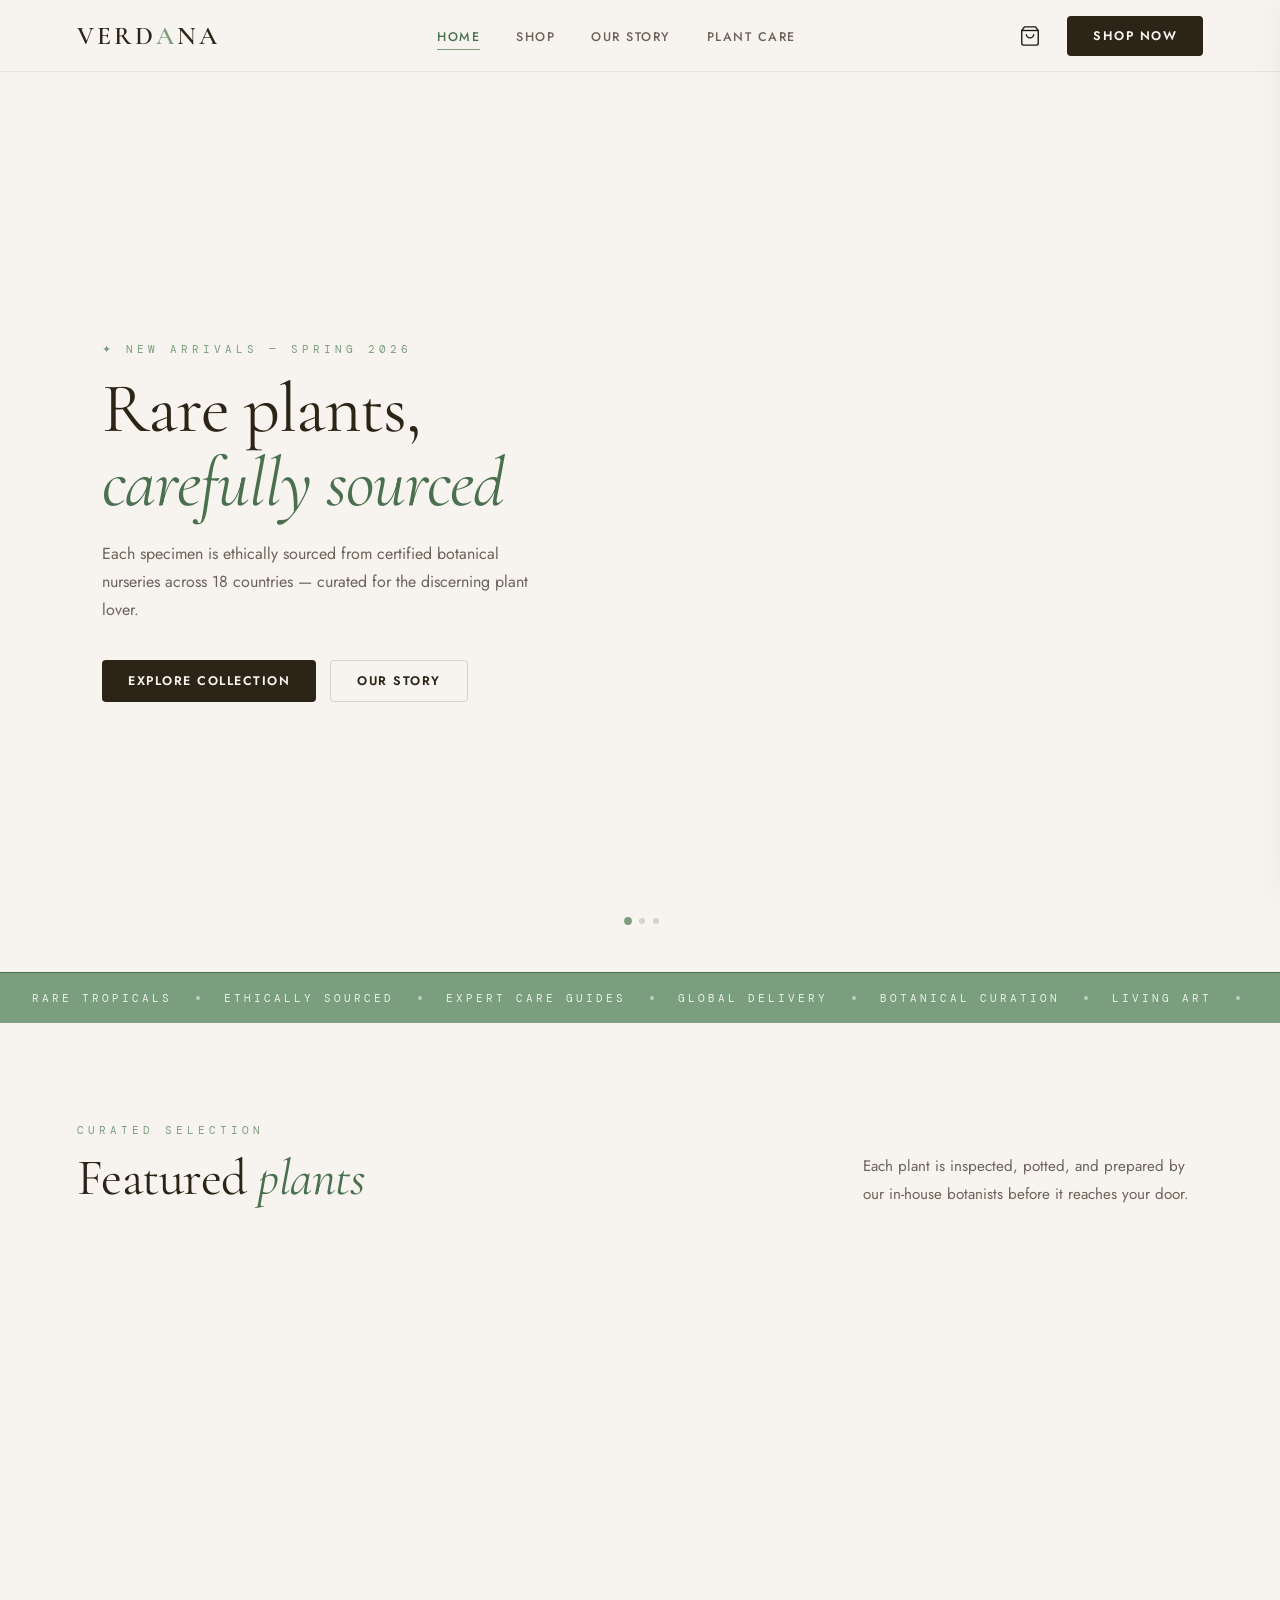
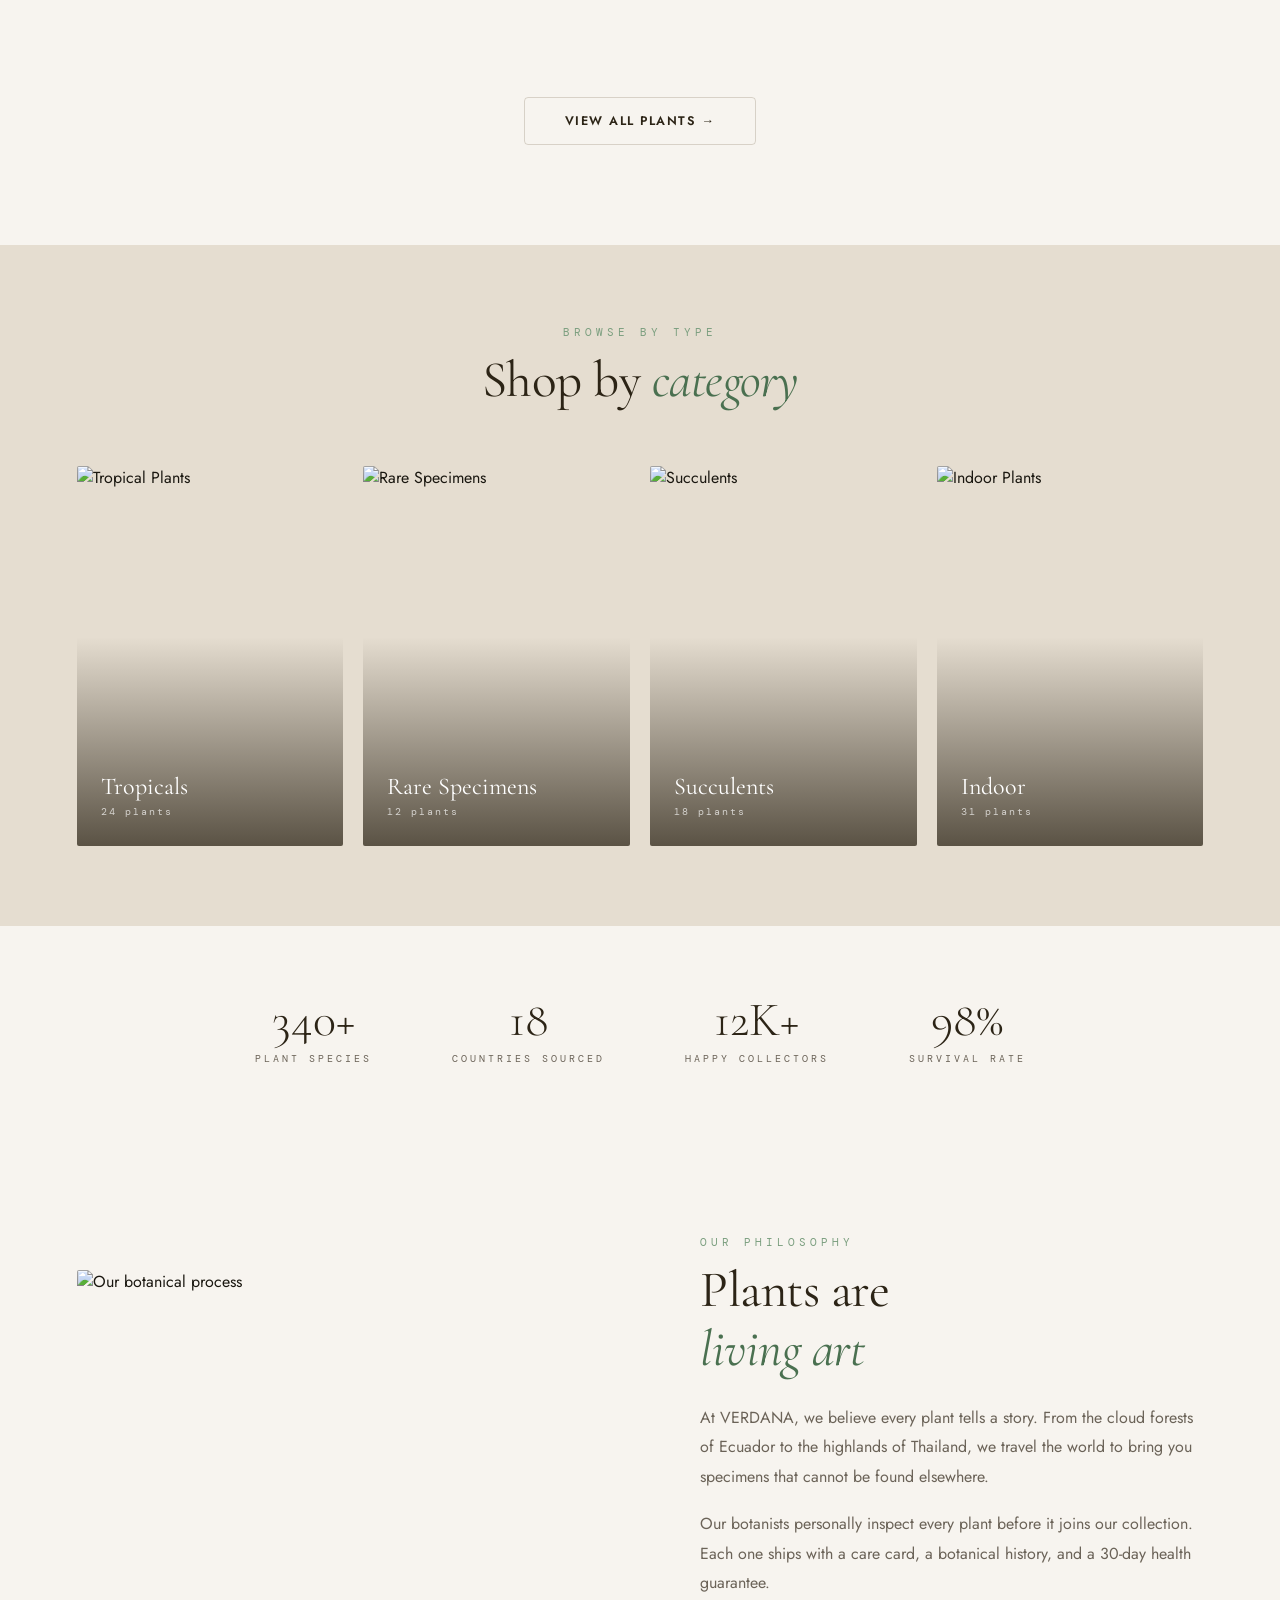
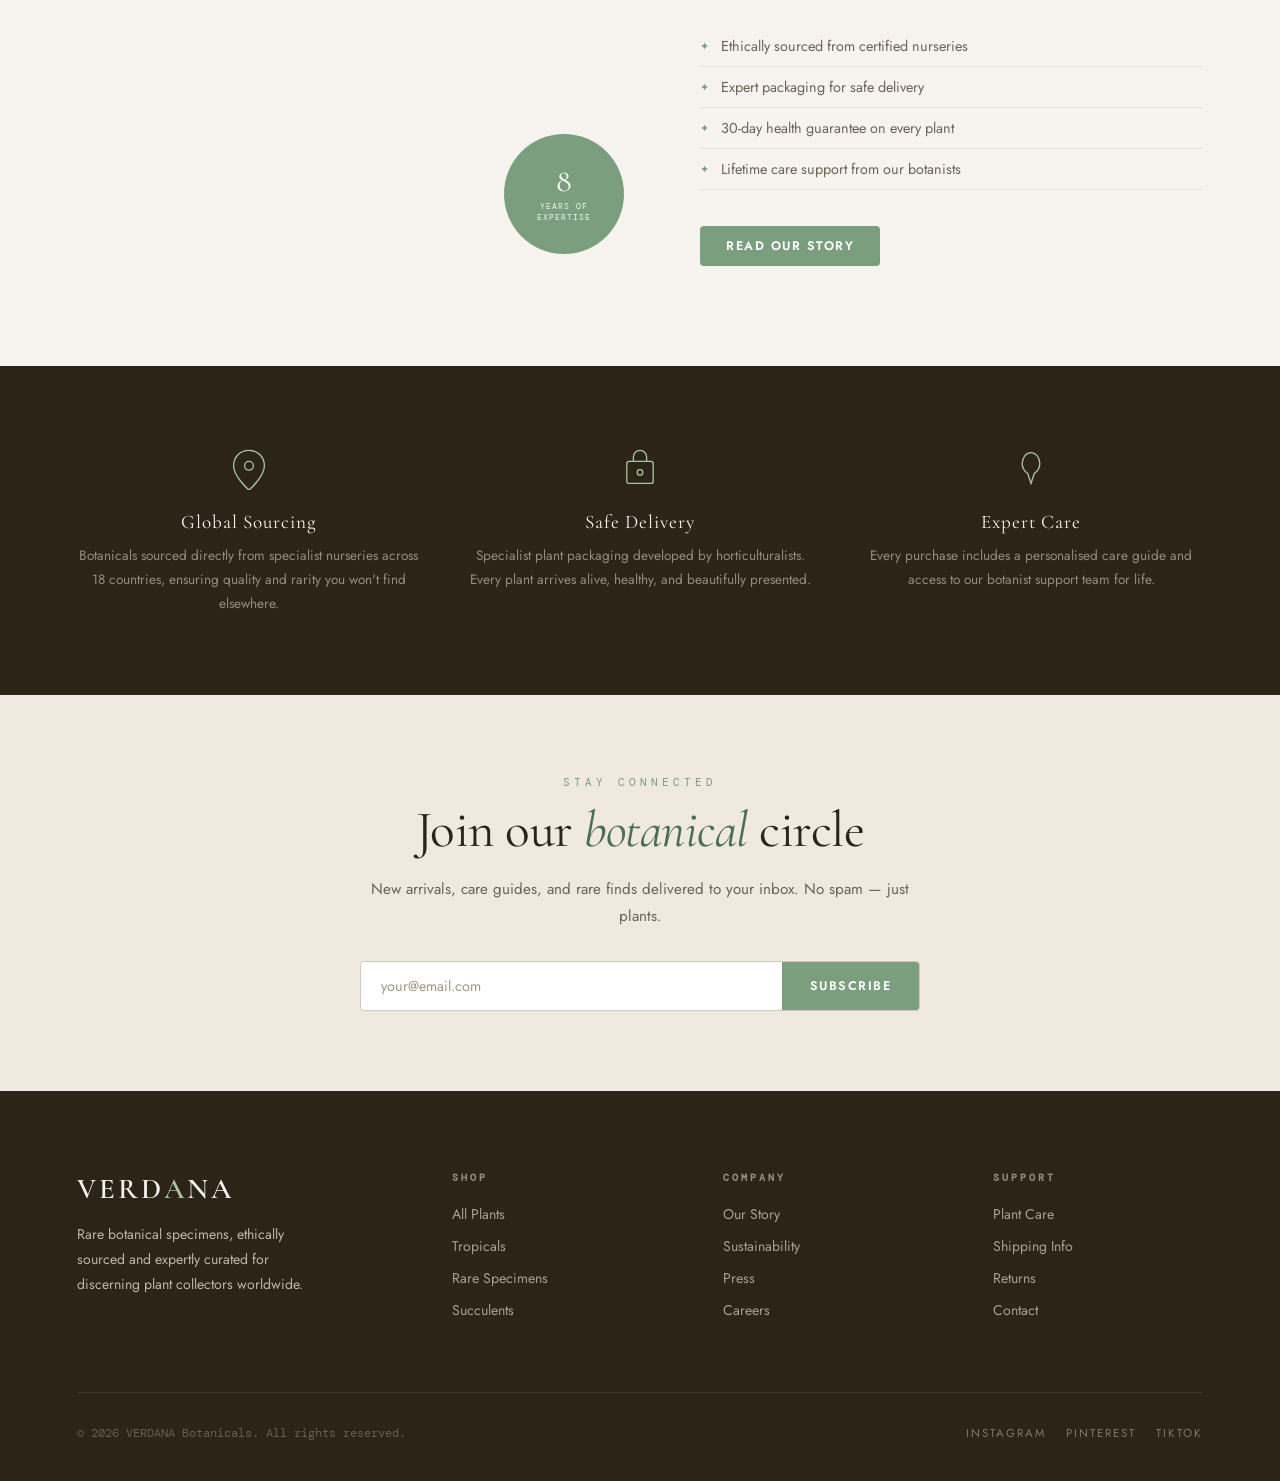
==== index.html @ 0f732c30 "VERDANA ecommerce site" ====
<!DOCTYPE html>
<html lang="en">
<head>
  <meta charset="UTF-8" />
  <meta name="viewport" content="width=device-width, initial-scale=1.0" />
  <title>VERDANA — Rare Botanical Marketplace</title>

  <!-- Fonts -->
  <link rel="preconnect" href="https://fonts.googleapis.com" />
  <link rel="preconnect" href="https://fonts.gstatic.com" crossorigin />
  <link href="https://fonts.googleapis.com/css2?family=Cormorant+Garamond:ital,wght@0,300;0,400;0,500;0,600;1,300;1,400&family=Jost:wght@300;400;500;600&family=DM+Mono&display=swap" rel="stylesheet" />

  <!-- Stylesheets -->
  <link rel="stylesheet" href="css/style.css" />
  <link rel="stylesheet" href="css/animations.css" />
  <link rel="stylesheet" href="css/responsive.css" />

  <style>
    /* ============================================
       INDEX PAGE — page-specific styles
       ============================================ */

    /* CAROUSEL */
    .carousel-section {
      position: relative;
      height: 100vh;
      min-height: 600px;
      overflow: hidden;
      margin-top: 72px;
    }

    .carousel-track {
      position: relative;
      width: 100%;
      height: 100%;
    }

    .carousel-slide {
      position: absolute;
      inset: 0;
      display: none;
      align-items: center;
    }

    .carousel-slide.active {
      display: flex;
    }

    .carousel-img {
      position: absolute;
      inset: 0;
      background-size: cover;
      background-position: center;
      transform: scale(1);
      transition: transform 8s linear;
    }

    .carousel-img.zoom {
      transform: scale(1.06);
    }

    .carousel-overlay {
      position: absolute;
      inset: 0;
      background: linear-gradient(
        105deg,
        rgba(247, 244, 239, 0.9) 0%,
        rgba(247, 244, 239, 0.45) 50%,
        transparent 100%
      );
    }

    .carousel-content {
      position: relative;
      z-index: 2;
      padding: 0 8%;
      max-width: 680px;
    }

    .carousel-eyebrow {
      font-family: var(--font-mono);
      font-size: 0.68rem;
      letter-spacing: 4px;
      text-transform: uppercase;
      color: var(--sage);
      margin-bottom: 16px;
      animation: fade-up 0.6s 0.2s both;
    }

    .carousel-content h1 {
      font-family: var(--font-serif);
      font-size: clamp(3rem, 5.5vw, 6rem);
      font-weight: 400;
      line-height: 1.05;
      letter-spacing: -1px;
      color: var(--bark);
      margin-bottom: 20px;
      animation: fade-up 0.7s 0.3s both;
    }

    .carousel-content h1 em {
      font-style: italic;
      color: var(--sage-dark);
    }

    .carousel-desc {
      font-size: 1rem;
      line-height: 1.75;
      color: var(--text2);
      max-width: 440px;
      margin-bottom: 36px;
      animation: fade-up 0.7s 0.4s both;
    }

    .carousel-actions {
      display: flex;
      gap: 14px;
      flex-wrap: wrap;
      animation: fade-up 0.7s 0.5s both;
    }

    /* Carousel controls */
    .carousel-controls {
      position: absolute;
      bottom: 48px;
      left: 8%;
      z-index: 10;
      display: flex;
      align-items: center;
      gap: 14px;
    }

    .carousel-btn {
      width: 44px;
      height: 44px;
      border-radius: 50%;
      border: 1px solid var(--border2);
      background: rgba(247, 244, 239, 0.85);
      cursor: pointer;
      display: flex;
      align-items: center;
      justify-content: center;
      transition: all 0.3s;
      backdrop-filter: blur(8px);
    }

    .carousel-btn:hover {
      background: var(--sage);
      border-color: var(--sage);
      color: white;
    }

    .carousel-btn svg {
      width: 18px;
      height: 18px;
    }

    .carousel-dots {
      display: flex;
      gap: 8px;
      margin-left: 4px;
    }

    .carousel-dot {
      width: 6px;
      height: 6px;
      border-radius: 50%;
      background: var(--border2);
      cursor: pointer;
      transition: all 0.3s;
      border: none;
    }

    .carousel-dot.active {
      background: var(--sage);
      transform: scale(1.3);
    }

    .carousel-counter {
      font-family: var(--font-mono);
      font-size: 0.72rem;
      color: var(--text2);
      letter-spacing: 2px;
      margin-left: 4px;
    }

    /* MARQUEE */
    .marquee-section {
      overflow: hidden;
      padding: 18px 0;
      background: var(--sage);
      border-top: 1px solid var(--sage-dark);
    }

    .marquee-track {
      display: flex;
      width: max-content;
    }

    .marquee-item {
      display: flex;
      align-items: center;
      gap: 24px;
      font-family: var(--font-mono);
      font-size: 0.7rem;
      letter-spacing: 3px;
      text-transform: uppercase;
      color: rgba(255, 255, 255, 0.85);
      padding: 0 32px;
      white-space: nowrap;
    }

    .marquee-dot {
      width: 4px;
      height: 4px;
      background: rgba(255, 255, 255, 0.5);
      border-radius: 50%;
      flex-shrink: 0;
    }

    /* FEATURED PRODUCTS */
    .featured-section {
      padding: 100px 6%;
      max-width: 1400px;
      margin: 0 auto;
    }

    .featured-header {
      display: flex;
      justify-content: space-between;
      align-items: flex-end;
      margin-bottom: 56px;
      gap: 40px;
      flex-wrap: wrap;
    }

    .featured-header p {
      max-width: 340px;
      font-size: 0.95rem;
      line-height: 1.8;
      color: var(--text2);
    }

    .products-grid {
      display: grid;
      grid-template-columns: repeat(4, 1fr);
      gap: 24px;
    }

    .view-all-wrap {
      text-align: center;
      margin-top: 48px;
    }

    /* CATEGORIES */
    .categories-section {
      padding: 80px 6%;
      background: var(--parchment);
    }

    .categories-inner {
      max-width: 1400px;
      margin: 0 auto;
    }

    .categories-header {
      text-align: center;
      margin-bottom: 56px;
    }

    .categories-grid {
      display: grid;
      grid-template-columns: repeat(4, 1fr);
      gap: 20px;
    }

    .category-card {
      position: relative;
      overflow: hidden;
      border-radius: 2px;
      cursor: pointer;
      height: 380px;
      display: block;
    }

    .category-card img {
      width: 100%;
      height: 100%;
      object-fit: cover;
      transition: transform 0.6s var(--ease);
      display: block;
    }

    .category-card:hover img {
      transform: scale(1.06);
    }

    .category-overlay {
      position: absolute;
      inset: 0;
      background: linear-gradient(to top, rgba(44, 36, 22, 0.75) 0%, transparent 55%);
      display: flex;
      flex-direction: column;
      justify-content: flex-end;
      padding: 28px 24px;
    }

    .category-name {
      font-family: var(--font-serif);
      font-size: 1.5rem;
      font-weight: 400;
      color: white;
      margin-bottom: 4px;
    }

    .category-count {
      font-family: var(--font-mono);
      font-size: 0.65rem;
      letter-spacing: 2px;
      color: rgba(255, 255, 255, 0.7);
    }

    /* STATS BAR */
    .stats-bar {
      display: flex;
      justify-content: center;
      gap: 80px;
      padding: 70px 6%;
      background: var(--cream);
    }

    .stat-item {
      text-align: center;
    }

    .stat-num {
      font-family: var(--font-serif);
      font-size: 3rem;
      font-weight: 300;
      color: var(--bark);
      line-height: 1;
      margin-bottom: 8px;
    }

    .stat-label {
      font-family: var(--font-mono);
      font-size: 0.65rem;
      letter-spacing: 3px;
      text-transform: uppercase;
      color: var(--text2);
    }

    /* EDITORIAL */
    .editorial-section {
      padding: 100px 6%;
      max-width: 1400px;
      margin: 0 auto;
    }

    .editorial-grid {
      display: grid;
      grid-template-columns: 1fr 1fr;
      gap: 80px;
      align-items: center;
    }

    .editorial-img-wrap {
      position: relative;
    }

    .editorial-img {
      width: 100%;
      height: 560px;
      object-fit: cover;
      border-radius: 2px;
      display: block;
    }

    .editorial-badge {
      position: absolute;
      bottom: -24px;
      right: -24px;
      width: 120px;
      height: 120px;
      background: var(--sage);
      border-radius: 50%;
      display: flex;
      flex-direction: column;
      align-items: center;
      justify-content: center;
      text-align: center;
      color: white;
      padding: 16px;
    }

    .editorial-badge-num {
      font-family: var(--font-serif);
      font-size: 2rem;
      font-weight: 400;
      line-height: 1;
    }

    .editorial-badge-text {
      font-family: var(--font-mono);
      font-size: 0.52rem;
      letter-spacing: 1px;
      text-transform: uppercase;
      opacity: 0.9;
      margin-top: 4px;
    }

    .editorial-content {
      padding-left: 20px;
    }

    .editorial-content .section-title {
      margin-bottom: 24px;
    }

    .editorial-content p {
      font-size: 1rem;
      line-height: 1.85;
      color: var(--text2);
      margin-bottom: 18px;
    }

    .editorial-list {
      list-style: none;
      margin: 28px 0;
    }

    .editorial-list li {
      display: flex;
      align-items: center;
      gap: 12px;
      font-size: 0.9rem;
      color: var(--text2);
      padding: 10px 0;
      border-bottom: 1px solid var(--border);
    }

    .editorial-list li::before {
      content: '✦';
      color: var(--sage);
      font-size: 0.7rem;
      flex-shrink: 0;
    }

    /* FEATURE STRIP */
    .feature-strip {
      padding: 80px 6%;
      background: var(--bark);
    }

    .feature-strip-inner {
      max-width: 1200px;
      margin: 0 auto;
      display: grid;
      grid-template-columns: repeat(3, 1fr);
      gap: 48px;
    }

    .feature-item {
      text-align: center;
    }

    .feature-icon {
      width: 44px;
      height: 44px;
      margin: 0 auto 20px;
      color: var(--sage-light);
    }

    .feature-icon svg {
      width: 100%;
      height: 100%;
    }

    .feature-title {
      font-family: var(--font-serif);
      font-size: 1.2rem;
      font-weight: 400;
      color: var(--cream);
      margin-bottom: 10px;
      letter-spacing: 1px;
    }

    .feature-desc {
      font-size: 0.85rem;
      line-height: 1.75;
      color: rgba(247, 244, 239, 0.5);
    }

    /* NEWSLETTER */
    .newsletter-section {
      padding: 80px 6%;
      background: var(--cream2);
      text-align: center;
    }

    .newsletter-inner {
      max-width: 560px;
      margin: 0 auto;
    }

    .newsletter-inner .section-title {
      margin-bottom: 16px;
    }

    .newsletter-inner p {
      color: var(--text2);
      font-size: 0.95rem;
      margin-bottom: 32px;
      line-height: 1.75;
    }

    .newsletter-form {
      display: flex;
      border: 1px solid var(--border2);
      border-radius: var(--radius);
      overflow: hidden;
    }

    .newsletter-input {
      flex: 1;
      padding: 14px 20px;
      background: white;
      border: none;
      outline: none;
      font-family: var(--font-sans);
      font-size: 0.9rem;
      color: var(--text);
    }

    .newsletter-input::placeholder {
      color: var(--text3);
    }

    .newsletter-btn {
      padding: 14px 28px;
      background: var(--sage);
      color: white;
      border: none;
      cursor: pointer;
      font-family: var(--font-sans);
      font-size: 0.78rem;
      font-weight: 600;
      letter-spacing: 1.5px;
      text-transform: uppercase;
      transition: background 0.3s;
    }

    .newsletter-btn:hover {
      background: var(--sage-dark);
    }
  </style>
</head>
<body>

  <!-- ============ NAVBAR ============ -->
  <nav class="navbar" id="navbar">
    <a href="index.html" class="nav-logo">VERD<span>A</span>NA</a>

    <ul class="nav-links">
      <li><a href="index.html" class="active">Home</a></li>
      <li><a href="html/shop.html">Shop</a></li>
      <li><a href="html/about.html">Our Story</a></li>
      <li><a href="#">Plant Care</a></li>
    </ul>

    <div class="nav-right">
      <button class="nav-cart" onclick="toggleCart()" aria-label="Open cart">
        <svg viewBox="0 0 24 24" fill="none" stroke="currentColor" stroke-width="1.5">
          <path d="M6 2L3 6v14a2 2 0 0 0 2 2h14a2 2 0 0 0 2-2V6l-3-4z"/>
          <line x1="3" y1="6" x2="21" y2="6"/>
          <path d="M16 10a4 4 0 0 1-8 0"/>
        </svg>
        <span class="cart-count" id="cart-count">0</span>
      </button>
      <a href="html/shop.html" class="btn btn-primary">Shop Now</a>
    </div>

    <button class="hamburger" id="hamburger" onclick="toggleMenu()" aria-label="Menu">
      <span></span>
      <span></span>
      <span></span>
    </button>
  </nav>

  <!-- ============ MOBILE MENU ============ -->
  <div class="mobile-menu" id="mobile-menu">
    <a href="index.html" onclick="toggleMenu()">Home</a>
    <a href="html/shop.html" onclick="toggleMenu()">Shop</a>
    <a href="html/about.html" onclick="toggleMenu()">Our Story</a>
    <a href="#" onclick="toggleMenu()">Plant Care</a>
  </div>

  <!-- ============ CART SIDEBAR ============ -->
  <div class="cart-overlay" id="cart-overlay" onclick="toggleCart()"></div>

  <div class="cart-sidebar" id="cart-sidebar">
    <div class="cart-header">
      <div class="cart-title">Your Cart</div>
      <button class="cart-close" onclick="toggleCart()">
        <svg viewBox="0 0 24 24" fill="none" stroke="currentColor" stroke-width="1.5">
          <path d="M18 6L6 18M6 6l12 12"/>
        </svg>
      </button>
    </div>
    <div class="cart-items" id="cart-items"></div>
    <div class="cart-footer" id="cart-footer" style="display:none">
      <div class="cart-total">
        <span class="cart-total-label">Total</span>
        <span class="cart-total-price" id="cart-total">$0.00</span>
      </div>
      <button class="btn btn-sage" style="width:100%; justify-content:center;">
        Checkout
      </button>
    </div>
  </div>

  <!-- ============ HERO CAROUSEL ============ -->
  <section class="carousel-section">
    <div class="carousel-track" id="carousel-track">

      <!-- Slide 1 -->
      <div class="carousel-slide active">
        <div class="carousel-img" style="background-image: url('https://images.unsplash.com/photo-1501004318641-b39e6451bec6?w=1600&q=80')"></div>
        <div class="carousel-overlay"></div>
        <div class="carousel-content">
          <div class="carousel-eyebrow">✦ New Arrivals — Spring 2026</div>
          <h1>Rare plants,<br><em>carefully sourced</em></h1>
          <p class="carousel-desc">
            Each specimen is ethically sourced from certified botanical nurseries
            across 18 countries — curated for the discerning plant lover.
          </p>
          <div class="carousel-actions">
            <a href="html/shop.html" class="btn btn-primary">Explore Collection</a>
            <a href="html/about.html" class="btn btn-outline">Our Story</a>
          </div>
        </div>
      </div>

      <!-- Slide 2 -->
      <div class="carousel-slide">
        <div class="carousel-img" style="background-image: url('https://images.unsplash.com/photo-1416879595882-3373a0480b5b?w=1600&q=80')"></div>
        <div class="carousel-overlay"></div>
        <div class="carousel-content">
          <div class="carousel-eyebrow">✦ Editor's Selection</div>
          <h1>Tropical<br><em>specimens</em></h1>
          <p class="carousel-desc">
            Extraordinary tropicals that transform living spaces into immersive
            botanical sanctuaries. Limited stock, exceptional quality.
          </p>
          <div class="carousel-actions">
            <a href="html/shop.html?category=tropical" class="btn btn-primary">View Tropicals</a>
            <a href="html/shop.html" class="btn btn-outline">All Plants</a>
          </div>
        </div>
      </div>

      <!-- Slide 3 -->
      <div class="carousel-slide">
        <div class="carousel-img" style="background-image: url('https://images.unsplash.com/photo-1558618666-fcd25c85cd64?w=1600&q=80')"></div>
        <div class="carousel-overlay"></div>
        <div class="carousel-content">
          <div class="carousel-eyebrow">✦ Collectors' Corner</div>
          <h1>Exotic <em>rarities</em><br>for collectors</h1>
          <p class="carousel-desc">
            Botanically significant specimens, variegated cultivars, and rare finds —
            available for passionate collectors worldwide.
          </p>
          <div class="carousel-actions">
            <a href="html/shop.html?category=rare" class="btn btn-primary">View Rare Plants</a>
            <a href="html/shop.html" class="btn btn-outline">Shop All</a>
          </div>
        </div>
      </div>

    </div>

    <!-- Carousel dots centered -->
    <div class="carousel-controls" style="left:50%; transform:translateX(-50%); justify-content:center;">
      <div class="carousel-dots">
        <button class="carousel-dot active" onclick="goToSlide(0)"></button>
        <button class="carousel-dot" onclick="goToSlide(1)"></button>
        <button class="carousel-dot" onclick="goToSlide(2)"></button>
      </div>
    </div>
  </section>

  <!-- ============ MARQUEE ============ -->
  <div class="marquee-section">
    <div class="marquee-track">
      <div class="marquee-item">
        Rare Tropicals <span class="marquee-dot"></span>
        Ethically Sourced <span class="marquee-dot"></span>
        Expert Care Guides <span class="marquee-dot"></span>
        Global Delivery <span class="marquee-dot"></span>
        Botanical Curation <span class="marquee-dot"></span>
        Living Art <span class="marquee-dot"></span>
      </div>
      <div class="marquee-item" aria-hidden="true">
        Rare Tropicals <span class="marquee-dot"></span>
        Ethically Sourced <span class="marquee-dot"></span>
        Expert Care Guides <span class="marquee-dot"></span>
        Global Delivery <span class="marquee-dot"></span>
        Botanical Curation <span class="marquee-dot"></span>
        Living Art <span class="marquee-dot"></span>
      </div>
    </div>
  </div>

  <!-- ============ FEATURED PRODUCTS ============ -->
  <section class="featured-section">
    <div class="featured-header reveal">
      <div>
        <div class="section-label">Curated Selection</div>
        <h2 class="section-title">Featured <em>plants</em></h2>
      </div>
      <p>
        Each plant is inspected, potted, and prepared by our in-house botanists
        before it reaches your door.
      </p>
    </div>

    <div class="products-grid" id="featured-grid"></div>

    <div class="view-all-wrap reveal">
      <a href="html/shop.html" class="btn btn-outline" style="padding: 14px 40px;">
        View All Plants →
      </a>
    </div>
  </section>

  <!-- ============ CATEGORIES ============ -->
  <section class="categories-section">
    <div class="categories-inner">
      <div class="categories-header reveal">
        <div class="section-label">Browse By Type</div>
        <h2 class="section-title">Shop by <em>category</em></h2>
      </div>
      <div class="categories-grid">
        <a href="html/shop.html?category=tropical" class="category-card reveal">
          <img src="https://images.unsplash.com/photo-1558618666-fcd25c85cd64?w=800&q=80" alt="Tropical Plants" />
          <div class="category-overlay">
            <div class="category-name">Tropicals</div>
            <div class="category-count">24 plants</div>
          </div>
        </a>
        <a href="html/shop.html?category=rare" class="category-card reveal reveal-delay-1">
          <img src="https://images.unsplash.com/photo-1614594975525-e45190c55d0b?w=800&q=80" alt="Rare Specimens" />
          <div class="category-overlay">
            <div class="category-name">Rare Specimens</div>
            <div class="category-count">12 plants</div>
          </div>
        </a>
        <a href="html/shop.html?category=succulents" class="category-card reveal reveal-delay-2">
          <img src="https://images.unsplash.com/photo-1446071103084-c257b5f70672?w=800&q=80" alt="Succulents" />
          <div class="category-overlay">
            <div class="category-name">Succulents</div>
            <div class="category-count">18 plants</div>
          </div>
        </a>
        <a href="html/shop.html?category=indoor" class="category-card reveal reveal-delay-3">
          <img src="https://images.unsplash.com/photo-1416879595882-3373a0480b5b?w=800&q=80" alt="Indoor Plants" />
          <div class="category-overlay">
            <div class="category-name">Indoor</div>
            <div class="category-count">31 plants</div>
          </div>
        </a>
      </div>
    </div>
  </section>

  <!-- ============ STATS ============ -->
  <div class="stats-bar">
    <div class="stat-item reveal">
      <div class="stat-num">340+</div>
      <div class="stat-label">Plant Species</div>
    </div>
    <div class="stat-item reveal reveal-delay-1">
      <div class="stat-num">18</div>
      <div class="stat-label">Countries Sourced</div>
    </div>
    <div class="stat-item reveal reveal-delay-2">
      <div class="stat-num">12K+</div>
      <div class="stat-label">Happy Collectors</div>
    </div>
    <div class="stat-item reveal reveal-delay-3">
      <div class="stat-num">98%</div>
      <div class="stat-label">Survival Rate</div>
    </div>
  </div>

  <!-- ============ EDITORIAL ============ -->
  <section class="editorial-section">
    <div class="editorial-grid">
      <div class="editorial-img-wrap reveal">
        <img
          src="https://images.unsplash.com/photo-1520412099551-62b6bafeb5bb?w=1200&q=80"
          alt="Our botanical process"
          class="editorial-img"
        />
        <div class="editorial-badge">
          <div class="editorial-badge-num">8</div>
          <div class="editorial-badge-text">Years of Expertise</div>
        </div>
      </div>
      <div class="editorial-content reveal reveal-delay-2">
        <div class="section-label">Our Philosophy</div>
        <h2 class="section-title">Plants are<br><em>living art</em></h2>
        <p>
          At VERDANA, we believe every plant tells a story. From the cloud forests of
          Ecuador to the highlands of Thailand, we travel the world to bring you
          specimens that cannot be found elsewhere.
        </p>
        <p>
          Our botanists personally inspect every plant before it joins our collection.
          Each one ships with a care card, a botanical history, and a 30-day health
          guarantee.
        </p>
        <ul class="editorial-list">
          <li>Ethically sourced from certified nurseries</li>
          <li>Expert packaging for safe delivery</li>
          <li>30-day health guarantee on every plant</li>
          <li>Lifetime care support from our botanists</li>
        </ul>
        <a href="html/about.html" class="btn btn-sage" style="margin-top: 8px;">
          Read Our Story
        </a>
      </div>
    </div>
  </section>

  <!-- ============ FEATURE STRIP ============ -->
  <div class="feature-strip">
    <div class="feature-strip-inner">
      <div class="feature-item reveal">
        <div class="feature-icon">
          <svg viewBox="0 0 40 40" fill="none" stroke="currentColor" stroke-width="1.2">
            <path d="M20 4C12 4 6 10 6 18c0 10 14 22 14 22s14-12 14-22c0-8-6-14-14-14z"/>
            <circle cx="20" cy="18" r="4"/>
          </svg>
        </div>
        <div class="feature-title">Global Sourcing</div>
        <div class="feature-desc">
          Botanicals sourced directly from specialist nurseries across 18 countries,
          ensuring quality and rarity you won't find elsewhere.
        </div>
      </div>
      <div class="feature-item reveal reveal-delay-1">
        <div class="feature-icon">
          <svg viewBox="0 0 40 40" fill="none" stroke="currentColor" stroke-width="1.2">
            <rect x="8" y="14" width="24" height="20" rx="2"/>
            <path d="M14 14v-4a6 6 0 0 1 12 0v4"/>
            <circle cx="20" cy="24" r="2.5"/>
          </svg>
        </div>
        <div class="feature-title">Safe Delivery</div>
        <div class="feature-desc">
          Specialist plant packaging developed by horticulturalists. Every plant
          arrives alive, healthy, and beautifully presented.
        </div>
      </div>
      <div class="feature-item reveal reveal-delay-2">
        <div class="feature-icon">
          <svg viewBox="0 0 40 40" fill="none" stroke="currentColor" stroke-width="1.2">
            <path d="M20 6c-4 0-8 4-8 10 0 4 2 7 5 9l3 9 3-9c3-2 5-5 5-9 0-6-4-10-8-10z"/>
          </svg>
        </div>
        <div class="feature-title">Expert Care</div>
        <div class="feature-desc">
          Every purchase includes a personalised care guide and access to our
          botanist support team for life.
        </div>
      </div>
    </div>
  </div>

  <!-- ============ NEWSLETTER ============ -->
  <section class="newsletter-section">
    <div class="newsletter-inner reveal">
      <div class="section-label">Stay Connected</div>
      <h2 class="section-title">Join our <em>botanical</em> circle</h2>
      <p>New arrivals, care guides, and rare finds delivered to your inbox. No spam — just plants.</p>
      <div class="newsletter-form">
        <input type="email" class="newsletter-input" placeholder="your@email.com" />
        <button class="newsletter-btn">Subscribe</button>
      </div>
    </div>
  </section>

  <!-- ============ FOOTER ============ -->
  <footer>
    <div class="footer-inner">
      <div class="footer-top">
        <div class="footer-brand">
          <div class="footer-logo">VERD<span>A</span>NA</div>
          <div class="footer-tagline">
            Rare botanical specimens, ethically sourced and expertly curated
            for discerning plant collectors worldwide.
          </div>
        </div>
        <div class="footer-col">
          <h4>Shop</h4>
          <a href="html/shop.html">All Plants</a>
          <a href="html/shop.html?category=tropical">Tropicals</a>
          <a href="html/shop.html?category=rare">Rare Specimens</a>
          <a href="html/shop.html?category=succulents">Succulents</a>
        </div>
        <div class="footer-col">
          <h4>Company</h4>
          <a href="html/about.html">Our Story</a>
          <a href="#">Sustainability</a>
          <a href="#">Press</a>
          <a href="#">Careers</a>
        </div>
        <div class="footer-col">
          <h4>Support</h4>
          <a href="#">Plant Care</a>
          <a href="#">Shipping Info</a>
          <a href="#">Returns</a>
          <a href="#">Contact</a>
        </div>
      </div>
      <div class="footer-bottom">
        <div class="footer-copy">© 2026 VERDANA Botanicals. All rights reserved.</div>
        <div class="footer-socials">
          <a href="#">Instagram</a>
          <a href="#">Pinterest</a>
          <a href="#">TikTok</a>
        </div>
      </div>
    </div>
  </footer>

  <!-- ============ SCRIPTS ============ -->
  <script src="js/main.js"></script>
  <script src="js/carousel.js"></script>
  <script src="js/cart.js"></script>
  <script>
    // Render featured products
    document.addEventListener('DOMContentLoaded', function() {
      var grid = document.getElementById('featured-grid');
      if (grid && window.PRODUCTS) {
        var featured = window.PRODUCTS.slice(0, 4);
        grid.innerHTML = featured.map(function(p) {
          return renderProductCard(p);
        }).join('');
      }
    });
  </script>

</body>
</html>
---- css/style.css ----
/* ============================================
   VERDANA — Rare Botanical Marketplace
   style.css — Main Stylesheet
   ============================================ */

/* ── CSS VARIABLES ── */
:root {
  --cream:        #f7f4ef;
  --cream2:       #efe9df;
  --parchment:    #e5ddd0;
  --sage:         #7a9e7e;
  --sage-dark:    #4a7050;
  --sage-light:   #a8c5a0;
  --sage-dim:     rgba(122, 158, 126, 0.12);
  --earth:        #5c4a32;
  --bark:         #2c2416;
  --text:         #1a1710;
  --text2:        #6b6358;
  --text3:        #a09880;
  --border:       rgba(90, 70, 40, 0.1);
  --border2:      rgba(90, 70, 40, 0.2);
  --white:        #ffffff;
  --font-serif:   'Cormorant Garamond', serif;
  --font-sans:    'Jost', sans-serif;
  --font-mono:    'DM Mono', monospace;
  --ease:         cubic-bezier(0.4, 0, 0.2, 1);
  --ease-out:     cubic-bezier(0, 0, 0.2, 1);
  --radius:       4px;
}

/* ── RESET ── */
*,
*::before,
*::after {
  box-sizing: border-box;
  margin: 0;
  padding: 0;
}

html {
  scroll-behavior: smooth;
}

body {
  font-family: var(--font-sans);
  background-color: var(--cream);
  color: var(--text);
  overflow-x: hidden;
  -webkit-font-smoothing: antialiased;
}

img {
  max-width: 100%;
  display: block;
}

a {
  text-decoration: none;
  color: inherit;
}

/* ── SCROLLBAR ── */
::-webkit-scrollbar {
  width: 4px;
}

::-webkit-scrollbar-thumb {
  background: var(--sage-light);
  border-radius: 99px;
}

/* ============================================
   NAVBAR
   ============================================ */

.navbar {
  position: fixed;
  top: 0;
  left: 0;
  right: 0;
  z-index: 1000;
  height: 72px;
  padding: 0 6%;
  display: flex;
  align-items: center;
  justify-content: space-between;
  background: rgba(247, 244, 239, 0.92);
  backdrop-filter: blur(20px);
  -webkit-backdrop-filter: blur(20px);
  border-bottom: 1px solid var(--border);
  transition: height 0.4s var(--ease), background 0.4s;
}

.navbar.scrolled {
  height: 60px;
  background: rgba(247, 244, 239, 0.98);
  box-shadow: 0 2px 30px rgba(0, 0, 0, 0.06);
}

.nav-logo {
  font-family: var(--font-serif);
  font-size: 1.6rem;
  font-weight: 600;
  letter-spacing: 3px;
  text-transform: uppercase;
  color: var(--bark);
}

.nav-logo span {
  color: var(--sage);
}

.nav-links {
  display: flex;
  gap: 36px;
  list-style: none;
}

.nav-links a {
  font-size: 0.78rem;
  font-weight: 500;
  letter-spacing: 1.5px;
  text-transform: uppercase;
  color: var(--text2);
  transition: color 0.3s;
  position: relative;
}

.nav-links a::after {
  content: '';
  position: absolute;
  bottom: -4px;
  left: 0;
  right: 0;
  height: 1px;
  background: var(--sage);
  transform: scaleX(0);
  transform-origin: left;
  transition: transform 0.3s var(--ease);
}

.nav-links a:hover {
  color: var(--sage-dark);
}

.nav-links a:hover::after,
.nav-links a.active::after {
  transform: scaleX(1);
}

.nav-links a.active {
  color: var(--sage-dark);
}

.nav-right {
  display: flex;
  align-items: center;
  gap: 20px;
}

.nav-cart {
  position: relative;
  background: none;
  border: none;
  cursor: pointer;
  color: var(--text);
  padding: 6px;
  transition: color 0.3s;
  display: flex;
  align-items: center;
}

.nav-cart:hover {
  color: var(--sage);
}

.nav-cart svg {
  width: 22px;
  height: 22px;
}

.cart-count {
  position: absolute;
  top: 0;
  right: 0;
  width: 16px;
  height: 16px;
  background: var(--sage);
  color: white;
  border-radius: 50%;
  font-size: 0.6rem;
  font-weight: 700;
  display: flex;
  align-items: center;
  justify-content: center;
  opacity: 0;
  transform: scale(0);
  transition: all 0.3s;
}

.cart-count.visible {
  opacity: 1;
  transform: scale(1);
}

/* ── HAMBURGER ── */
.hamburger {
  display: none;
  flex-direction: column;
  gap: 5px;
  background: none;
  border: none;
  cursor: pointer;
  padding: 4px;
}

.hamburger span {
  display: block;
  width: 22px;
  height: 1.5px;
  background: var(--bark);
  border-radius: 2px;
  transition: all 0.3s;
}

.hamburger.open span:nth-child(1) {
  transform: translateY(6.5px) rotate(45deg);
}

.hamburger.open span:nth-child(2) {
  opacity: 0;
}

.hamburger.open span:nth-child(3) {
  transform: translateY(-6.5px) rotate(-45deg);
}

/* ── MOBILE MENU ── */
.mobile-menu {
  display: none;
  position: fixed;
  inset: 0;
  background: var(--cream);
  z-index: 999;
  flex-direction: column;
  justify-content: center;
  align-items: center;
  gap: 32px;
  padding-top: 72px;
}

.mobile-menu.open {
  display: flex;
}

.mobile-menu a {
  font-family: var(--font-serif);
  font-size: 2.5rem;
  font-weight: 400;
  color: var(--text2);
  letter-spacing: 2px;
  transition: color 0.3s;
}

.mobile-menu a:hover {
  color: var(--sage);
}

/* ============================================
   BUTTONS
   ============================================ */

.btn {
  display: inline-flex;
  align-items: center;
  gap: 8px;
  padding: 11px 26px;
  font-family: var(--font-sans);
  font-size: 0.78rem;
  font-weight: 600;
  letter-spacing: 1.5px;
  text-transform: uppercase;
  cursor: pointer;
  border: none;
  border-radius: var(--radius);
  transition: all 0.3s var(--ease);
}

.btn-primary {
  background: var(--bark);
  color: var(--cream);
}

.btn-primary:hover {
  background: var(--earth);
  transform: translateY(-1px);
  box-shadow: 0 8px 24px rgba(44, 36, 22, 0.2);
}

.btn-outline {
  background: transparent;
  color: var(--bark);
  border: 1px solid var(--border2);
}

.btn-outline:hover {
  border-color: var(--sage);
  color: var(--sage-dark);
}

.btn-sage {
  background: var(--sage);
  color: white;
}

.btn-sage:hover {
  background: var(--sage-dark);
  transform: translateY(-1px);
  box-shadow: 0 8px 24px rgba(74, 112, 80, 0.3);
}

/* ============================================
   CART SIDEBAR
   ============================================ */

.cart-overlay {
  position: fixed;
  inset: 0;
  background: rgba(0, 0, 0, 0.3);
  z-index: 1999;
  opacity: 0;
  pointer-events: none;
  transition: opacity 0.4s;
  backdrop-filter: blur(4px);
}

.cart-overlay.open {
  opacity: 1;
  pointer-events: all;
}

.cart-sidebar {
  position: fixed;
  top: 0;
  right: -420px;
  bottom: 0;
  width: 400px;
  background: var(--white);
  z-index: 2000;
  padding: 32px;
  border-left: 1px solid var(--border);
  transition: right 0.4s var(--ease);
  display: flex;
  flex-direction: column;
  box-shadow: -10px 0 40px rgba(0, 0, 0, 0.08);
}

.cart-sidebar.open {
  right: 0;
}

.cart-header {
  display: flex;
  justify-content: space-between;
  align-items: center;
  margin-bottom: 28px;
}

.cart-title {
  font-family: var(--font-serif);
  font-size: 1.8rem;
  font-weight: 400;
  letter-spacing: 2px;
}

.cart-close {
  background: none;
  border: none;
  cursor: pointer;
  color: var(--text2);
  padding: 4px;
  transition: color 0.3s;
  display: flex;
}

.cart-close:hover {
  color: var(--text);
}

.cart-close svg {
  width: 22px;
  height: 22px;
}

.cart-items {
  flex: 1;
  overflow-y: auto;
}

.cart-empty {
  display: flex;
  flex-direction: column;
  align-items: center;
  justify-content: center;
  height: 200px;
  gap: 12px;
  color: var(--text3);
  font-size: 0.9rem;
}

.cart-empty svg {
  width: 48px;
  height: 48px;
  opacity: 0.4;
}

.cart-item {
  display: grid;
  grid-template-columns: 70px 1fr auto;
  gap: 14px;
  align-items: center;
  padding: 16px 0;
  border-bottom: 1px solid var(--border);
}

.cart-item-img {
  width: 70px;
  height: 70px;
  border-radius: var(--radius);
  object-fit: cover;
  background: var(--cream2);
}

.cart-item-name {
  font-size: 0.88rem;
  font-weight: 500;
  margin-bottom: 4px;
  color: var(--bark);
}

.cart-item-price {
  font-size: 0.82rem;
  color: var(--sage-dark);
  font-weight: 600;
}

.cart-item-qty {
  display: flex;
  align-items: center;
  gap: 8px;
  margin-top: 6px;
}

.qty-btn {
  width: 22px;
  height: 22px;
  border: 1px solid var(--border2);
  border-radius: 50%;
  background: none;
  cursor: pointer;
  font-size: 0.85rem;
  display: flex;
  align-items: center;
  justify-content: center;
  transition: all 0.2s;
  color: var(--text);
}

.qty-btn:hover {
  background: var(--sage);
  color: white;
  border-color: var(--sage);
}

.qty-num {
  font-size: 0.85rem;
  min-width: 16px;
  text-align: center;
}

.cart-remove {
  background: none;
  border: none;
  cursor: pointer;
  color: var(--text3);
  transition: color 0.2s;
  display: flex;
}

.cart-remove:hover {
  color: #ef4444;
}

.cart-remove svg {
  width: 16px;
  height: 16px;
}

.cart-footer {
  padding-top: 24px;
  border-top: 1px solid var(--border);
  margin-top: 8px;
}

.cart-total {
  display: flex;
  justify-content: space-between;
  align-items: center;
  margin-bottom: 20px;
}

.cart-total-label {
  font-size: 0.78rem;
  letter-spacing: 2px;
  text-transform: uppercase;
  color: var(--text2);
}

.cart-total-price {
  font-family: var(--font-serif);
  font-size: 1.6rem;
  font-weight: 600;
}

/* ============================================
   SHARED SECTION STYLES
   ============================================ */

.section-label {
  font-family: var(--font-mono);
  font-size: 0.68rem;
  letter-spacing: 4px;
  text-transform: uppercase;
  color: var(--sage);
  margin-bottom: 12px;
}

.section-title {
  font-family: var(--font-serif);
  font-size: clamp(2rem, 4vw, 3.2rem);
  font-weight: 400;
  line-height: 1.15;
  letter-spacing: -0.5px;
  color: var(--bark);
}

.section-title em {
  font-style: italic;
  color: var(--sage-dark);
}

/* ============================================
   SCROLL REVEAL
   ============================================ */

.reveal {
  opacity: 1;
  transform: translateY(0);
  transition: opacity 0.8s var(--ease-out), transform 0.8s var(--ease-out);
}

.js-ready .reveal {
  opacity: 0;
  transform: translateY(30px);
}

.js-ready .reveal.visible {
  opacity: 1;
  transform: translateY(0);
}

.reveal-delay-1 { transition-delay: 0.1s; }
.reveal-delay-2 { transition-delay: 0.2s; }
.reveal-delay-3 { transition-delay: 0.3s; }
.reveal-delay-4 { transition-delay: 0.4s; }

/* ============================================
   PRODUCT CARD (shared across pages)
   ============================================ */

.product-card {
  cursor: pointer;
}

.product-img-wrap {
  position: relative;
  border-radius: 2px;
  margin-bottom: 16px;
  overflow: hidden;
  background: var(--cream2);
}

.product-img-wrap img {
  width: 100%;
  height: 300px;
  object-fit: cover;
  transition: transform 0.6s var(--ease);
  display: block;
}

.product-card:hover .product-img-wrap img {
  transform: scale(1.05);
}

.product-overlay {
  position: absolute;
  inset: 0;
  background: rgba(44, 36, 22, 0.3);
  display: flex;
  align-items: center;
  justify-content: center;
  opacity: 0;
  transition: opacity 0.3s;
}

.product-card:hover .product-overlay {
  opacity: 1;
}

.product-tag {
  position: absolute;
  top: 12px;
  left: 12px;
  background: var(--sage);
  color: white;
  font-family: var(--font-mono);
  font-size: 0.6rem;
  letter-spacing: 2px;
  text-transform: uppercase;
  padding: 4px 10px;
  border-radius: 99px;
}

.product-tag.rare {
  background: var(--earth);
}

.product-tag.new {
  background: var(--sage-dark);
}

.product-name {
  font-family: var(--font-serif);
  font-size: 1.1rem;
  font-weight: 400;
  color: var(--bark);
  margin-bottom: 4px;
}

.product-scientific {
  font-family: var(--font-mono);
  font-size: 0.65rem;
  color: var(--text3);
  letter-spacing: 1px;
  font-style: italic;
  margin-bottom: 10px;
}

.product-footer {
  display: flex;
  justify-content: space-between;
  align-items: center;
}

.product-price {
  font-family: var(--font-serif);
  font-size: 1.1rem;
  font-weight: 600;
  color: var(--sage-dark);
}

.product-rating {
  display: flex;
  align-items: center;
  gap: 4px;
  font-size: 0.72rem;
  color: var(--text3);
}

.stars {
  color: var(--earth);
}

/* ============================================
   FOOTER
   ============================================ */

footer {
  background: var(--bark);
  color: rgba(247, 244, 239, 0.7);
  padding: 80px 6% 40px;
}

.footer-inner {
  max-width: 1200px;
  margin: 0 auto;
}

.footer-top {
  display: grid;
  grid-template-columns: 1.5fr 1fr 1fr 1fr;
  gap: 60px;
  margin-bottom: 60px;
}

.footer-brand .footer-logo {
  font-family: var(--font-serif);
  font-size: 1.8rem;
  font-weight: 600;
  letter-spacing: 3px;
  text-transform: uppercase;
  color: var(--cream);
  margin-bottom: 16px;
}

.footer-brand .footer-logo span {
  color: var(--sage-light);
}

.footer-tagline {
  font-size: 0.88rem;
  line-height: 1.75;
  max-width: 240px;
}

.footer-col h4 {
  font-family: var(--font-mono);
  font-size: 0.65rem;
  letter-spacing: 3px;
  text-transform: uppercase;
  color: rgba(247, 244, 239, 0.5);
  margin-bottom: 20px;
}

.footer-col a {
  display: block;
  font-size: 0.88rem;
  color: rgba(247, 244, 239, 0.6);
  margin-bottom: 12px;
  transition: color 0.3s;
}

.footer-col a:hover {
  color: var(--sage-light);
}

.footer-bottom {
  display: flex;
  justify-content: space-between;
  align-items: center;
  padding-top: 32px;
  border-top: 1px solid rgba(255, 255, 255, 0.08);
  flex-wrap: wrap;
  gap: 16px;
}

.footer-copy {
  font-size: 0.78rem;
  opacity: 0.4;
  font-family: var(--font-mono);
}

.footer-socials {
  display: flex;
  gap: 20px;
}

.footer-socials a {
  font-size: 0.72rem;
  letter-spacing: 2px;
  text-transform: uppercase;
  color: rgba(247, 244, 239, 0.4);
  transition: color 0.3s;
}

.footer-socials a:hover {
  color: var(--sage-light);
}

/* ============================================
   ANIMATIONS
   ============================================ */

@keyframes fade-up {
  from {
    opacity: 0;
    transform: translateY(20px);
  }
  to {
    opacity: 1;
    transform: translateY(0);
  }
}

@keyframes fade-in {
  from { opacity: 0; }
  to   { opacity: 1; }
}
---- css/animations.css ----
/* ============================================
   VERDANA — animations.css
   ============================================ */

/* ── CAROUSEL TRANSITIONS ── */
@keyframes slide-in-right {
  from {
    opacity: 0;
    transform: translateX(50px);
  }
  to {
    opacity: 1;
    transform: translateX(0);
  }
}

@keyframes slide-in-left {
  from {
    opacity: 0;
    transform: translateX(-50px);
  }
  to {
    opacity: 1;
    transform: translateX(0);
  }
}

/* ── MARQUEE ── */
@keyframes marquee {
  from { transform: translateX(0); }
  to   { transform: translateX(-50%); }
}

.marquee-track {
  animation: marquee 30s linear infinite;
}

.marquee-track:hover {
  animation-play-state: paused;
}

/* ── PRODUCT CARD HOVER ── */
.product-card {
  transition: transform 0.35s cubic-bezier(0.4, 0, 0.2, 1),
              box-shadow 0.35s cubic-bezier(0.4, 0, 0.2, 1);
}

.product-card:hover {
  transform: translateY(-5px);
  box-shadow: 0 16px 40px rgba(44, 36, 22, 0.1);
}

/* ── CATEGORY CARD HOVER ── */
.category-card {
  transition: transform 0.3s cubic-bezier(0.4, 0, 0.2, 1);
}

.category-card:hover {
  transform: translateY(-4px);
}

/* ── ICON FLOAT ── */
@keyframes float {
  0%, 100% { transform: translateY(0); }
  50%       { transform: translateY(-8px); }
}

/* ── PAGE LOAD ── */
@keyframes page-enter {
  from {
    opacity: 0;
    transform: translateY(12px);
  }
  to {
    opacity: 1;
    transform: translateY(0);
  }
}

.page-enter {
  animation: page-enter 0.5s cubic-bezier(0.4, 0, 0.2, 1) both;
}
---- css/responsive.css ----
/* ============================================
   VERDANA — responsive.css
   ============================================ */

/* ── TABLET (max 1024px) ── */
@media (max-width: 1024px) {

  .footer-top {
    grid-template-columns: 1fr 1fr;
    gap: 40px;
  }

  .products-grid {
    grid-template-columns: repeat(3, 1fr);
  }

  .editorial-grid {
    grid-template-columns: 1fr;
    gap: 40px;
  }

  .editorial-badge {
    display: none;
  }

  .about-intro {
    grid-template-columns: 1fr;
    gap: 40px;
  }

  .team-grid {
    grid-template-columns: repeat(2, 1fr);
  }

  .values-grid {
    grid-template-columns: repeat(3, 1fr);
  }

}

/* ── MOBILE (max 768px) ── */
@media (max-width: 768px) {

  /* Navbar */
  .nav-links,
  .nav-right .btn,
  .nav-cart {
    display: none;
  }

  .hamburger {
    display: flex;
  }

  .navbar {
    padding: 0 5%;
  }

  /* Hero carousel */
  .carousel-section {
    height: 100svh;
    margin-top: 60px;
  }

  .carousel-content {
    padding: 0 5%;
    max-width: 100%;
  }

  .carousel-content h1 {
    font-size: clamp(2.2rem, 9vw, 3.5rem);
    letter-spacing: -0.5px;
  }

  .carousel-desc {
    font-size: 0.9rem;
    max-width: 100%;
  }

  .carousel-actions {
    flex-direction: column;
    gap: 10px;
  }

  .carousel-actions .btn {
    width: fit-content;
  }

  .carousel-overlay {
    background: linear-gradient(
      105deg,
      rgba(247, 244, 239, 0.95) 0%,
      rgba(247, 244, 239, 0.7) 60%,
      rgba(247, 244, 239, 0.2) 100%
    );
  }

  /* Marquee */
  .marquee-section {
    padding: 14px 0;
  }

  /* Featured section */
  .featured-section {
    padding: 60px 5%;
  }

  .featured-header {
    flex-direction: column;
    align-items: flex-start;
    gap: 12px;
    margin-bottom: 28px;
  }

  .featured-header p {
    max-width: 100%;
    font-size: 0.88rem;
  }

  /* Products grid — 2 columns on mobile */
  .products-grid {
    grid-template-columns: repeat(2, 1fr);
    gap: 14px;
  }

  .product-img-wrap img {
    height: 200px;
  }

  .product-name {
    font-size: 0.95rem;
  }

  .product-scientific {
    display: none;
  }

  .product-price {
    font-size: 0.95rem;
  }

  .product-rating {
    font-size: 0.65rem;
  }

  /* Categories */
  .categories-section {
    padding: 60px 5%;
  }

  .categories-grid {
    grid-template-columns: repeat(2, 1fr);
    gap: 12px;
  }

  .category-card {
    height: 220px;
  }

  .category-name {
    font-size: 1.2rem;
  }

  /* Stats */
  .stats-bar {
    flex-wrap: wrap;
    gap: 32px;
    padding: 50px 5%;
    justify-content: center;
  }

  .stat-num {
    font-size: 2.4rem;
  }

  /* Editorial */
  .editorial-section {
    padding: 60px 5%;
  }

  .editorial-grid {
    grid-template-columns: 1fr;
    gap: 40px;
  }

  .editorial-img {
    height: 360px;
  }

  .editorial-content {
    padding-left: 0;
  }

  .editorial-badge {
    display: none;
  }

  /* Feature strip */
  .feature-strip {
    padding: 60px 5%;
  }

  .feature-strip-inner {
    grid-template-columns: 1fr;
    gap: 40px;
  }

  /* Newsletter */
  .newsletter-section {
    padding: 60px 5%;
  }

  .newsletter-form {
    flex-direction: column;
    border: none;
    gap: 12px;
  }

  .newsletter-input {
    border: 1px solid var(--border2);
    border-radius: var(--radius);
    padding: 14px 20px;
  }

  .newsletter-btn {
    border-radius: var(--radius);
    padding: 14px 28px;
  }

  /* Footer */
  .footer-top {
    grid-template-columns: 1fr;
    gap: 36px;
  }

  .footer-bottom {
    flex-direction: column;
    text-align: center;
    gap: 12px;
  }

  /* Cart */
  .cart-sidebar {
    width: 100%;
    right: -100%;
  }

  /* Shop page */
  .shop-toolbar {
    flex-direction: column;
    align-items: flex-start;
    gap: 16px;
  }

  .filter-tabs {
    flex-wrap: wrap;
  }

  /* About page */
  .about-hero {
    height: 60vh;
  }

  .about-hero-content h1 {
    font-size: clamp(2.2rem, 8vw, 3.5rem);
  }

  .about-body {
    padding: 60px 5%;
  }

  .about-intro {
    grid-template-columns: 1fr;
    gap: 36px;
    margin-bottom: 60px;
  }

  .about-intro-img {
    height: 320px;
  }

  .values-grid {
    grid-template-columns: 1fr;
    gap: 0;
  }

  .value-item {
    padding: 28px 16px;
  }

  .team-grid {
    grid-template-columns: 1fr;
    gap: 36px;
  }

  .about-cta {
    padding: 48px 24px;
  }

  /* Product detail page */
  .product-page {
    padding: 100px 5% 60px;
  }

  .product-detail-grid {
    grid-template-columns: 1fr;
    gap: 40px;
  }

  .product-gallery {
    position: static;
  }

  .product-main-img {
    height: 380px;
  }

  .related-grid {
    grid-template-columns: repeat(2, 1fr);
    gap: 16px;
  }

  /* Page hero (shop) */
  .page-hero {
    padding: 110px 5% 40px;
  }

}

/* ── SMALL MOBILE (max 480px) ── */
@media (max-width: 480px) {

  .products-grid {
    grid-template-columns: 1fr;
  }

  .product-img-wrap img {
    height: 280px;
  }

  .categories-grid {
    grid-template-columns: 1fr;
  }

  .category-card {
    height: 240px;
  }

  .footer-top {
    grid-template-columns: 1fr;
  }

  .care-grid {
    grid-template-columns: repeat(3, 1fr);
  }

  .related-grid {
    grid-template-columns: 1fr;
  }

  .about-cta {
    padding: 40px 16px;
  }

  .cta-actions {
    flex-direction: column;
    align-items: center;
  }

}
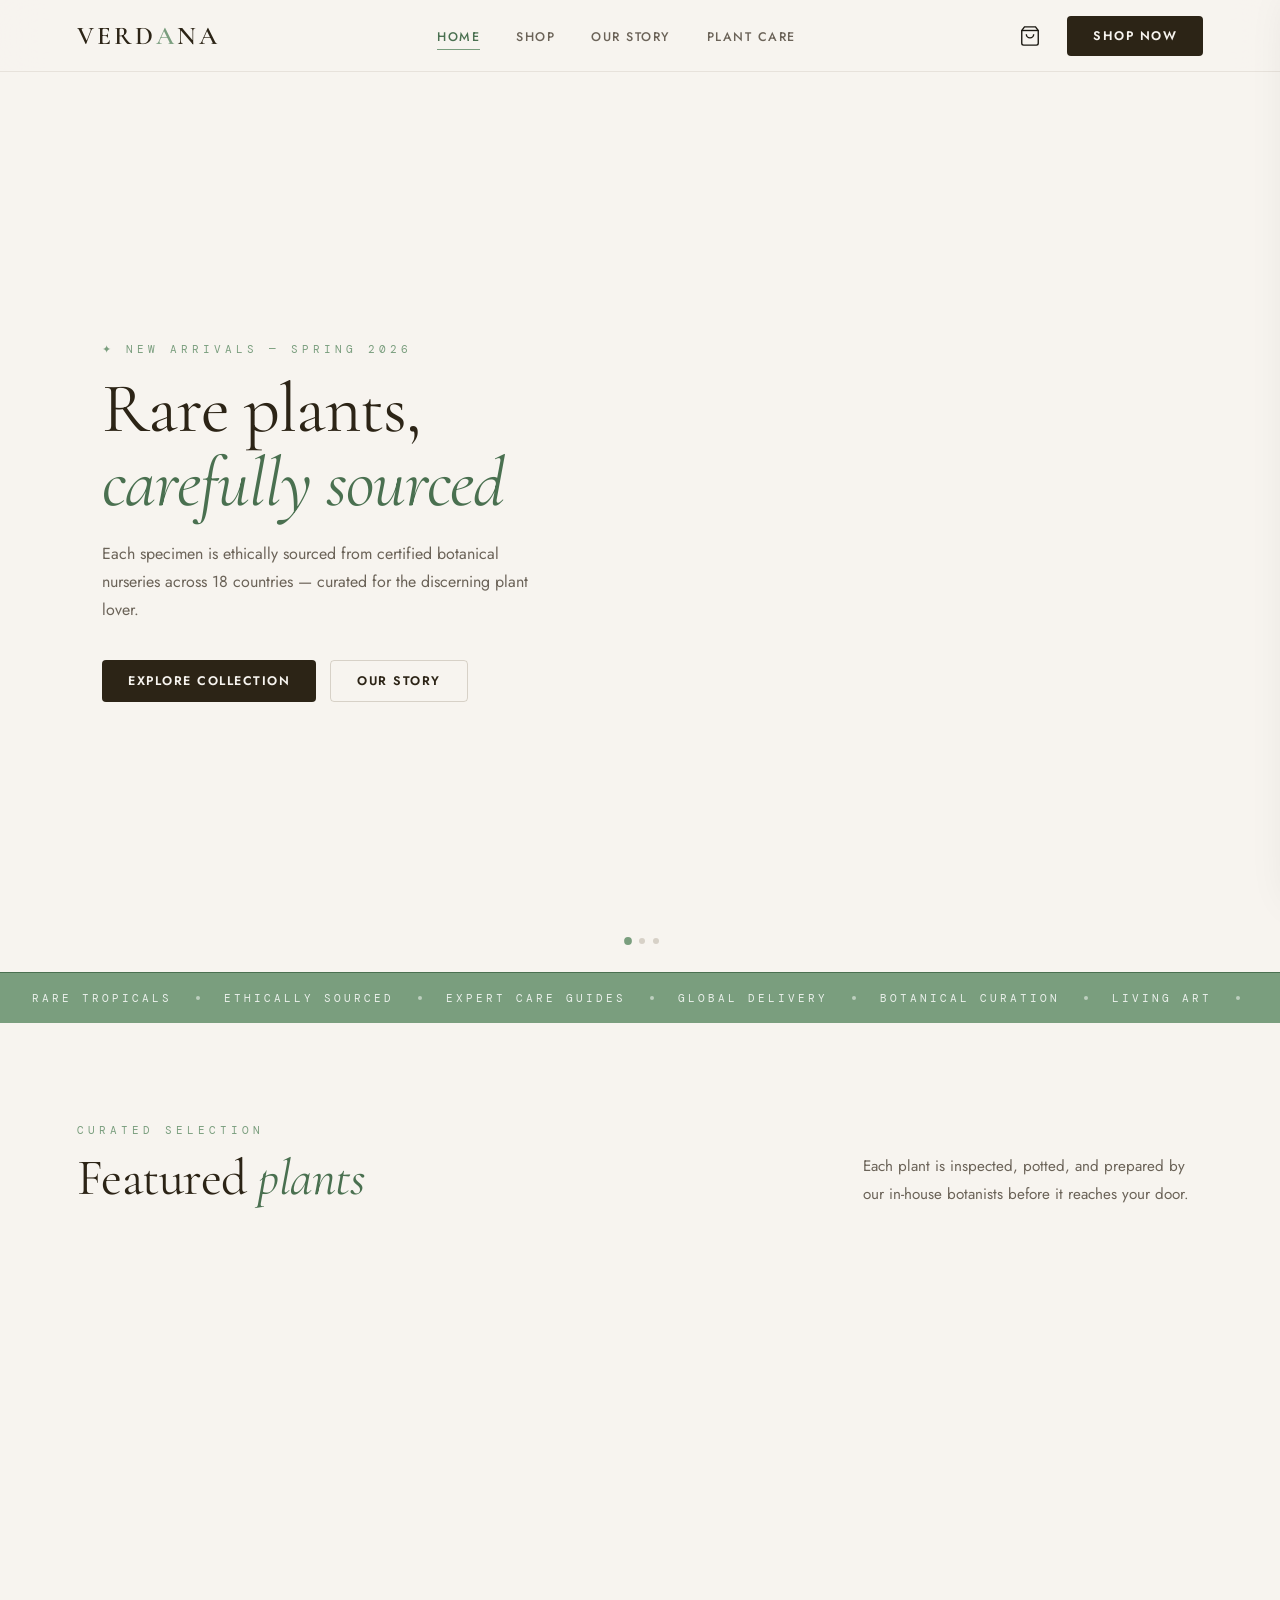
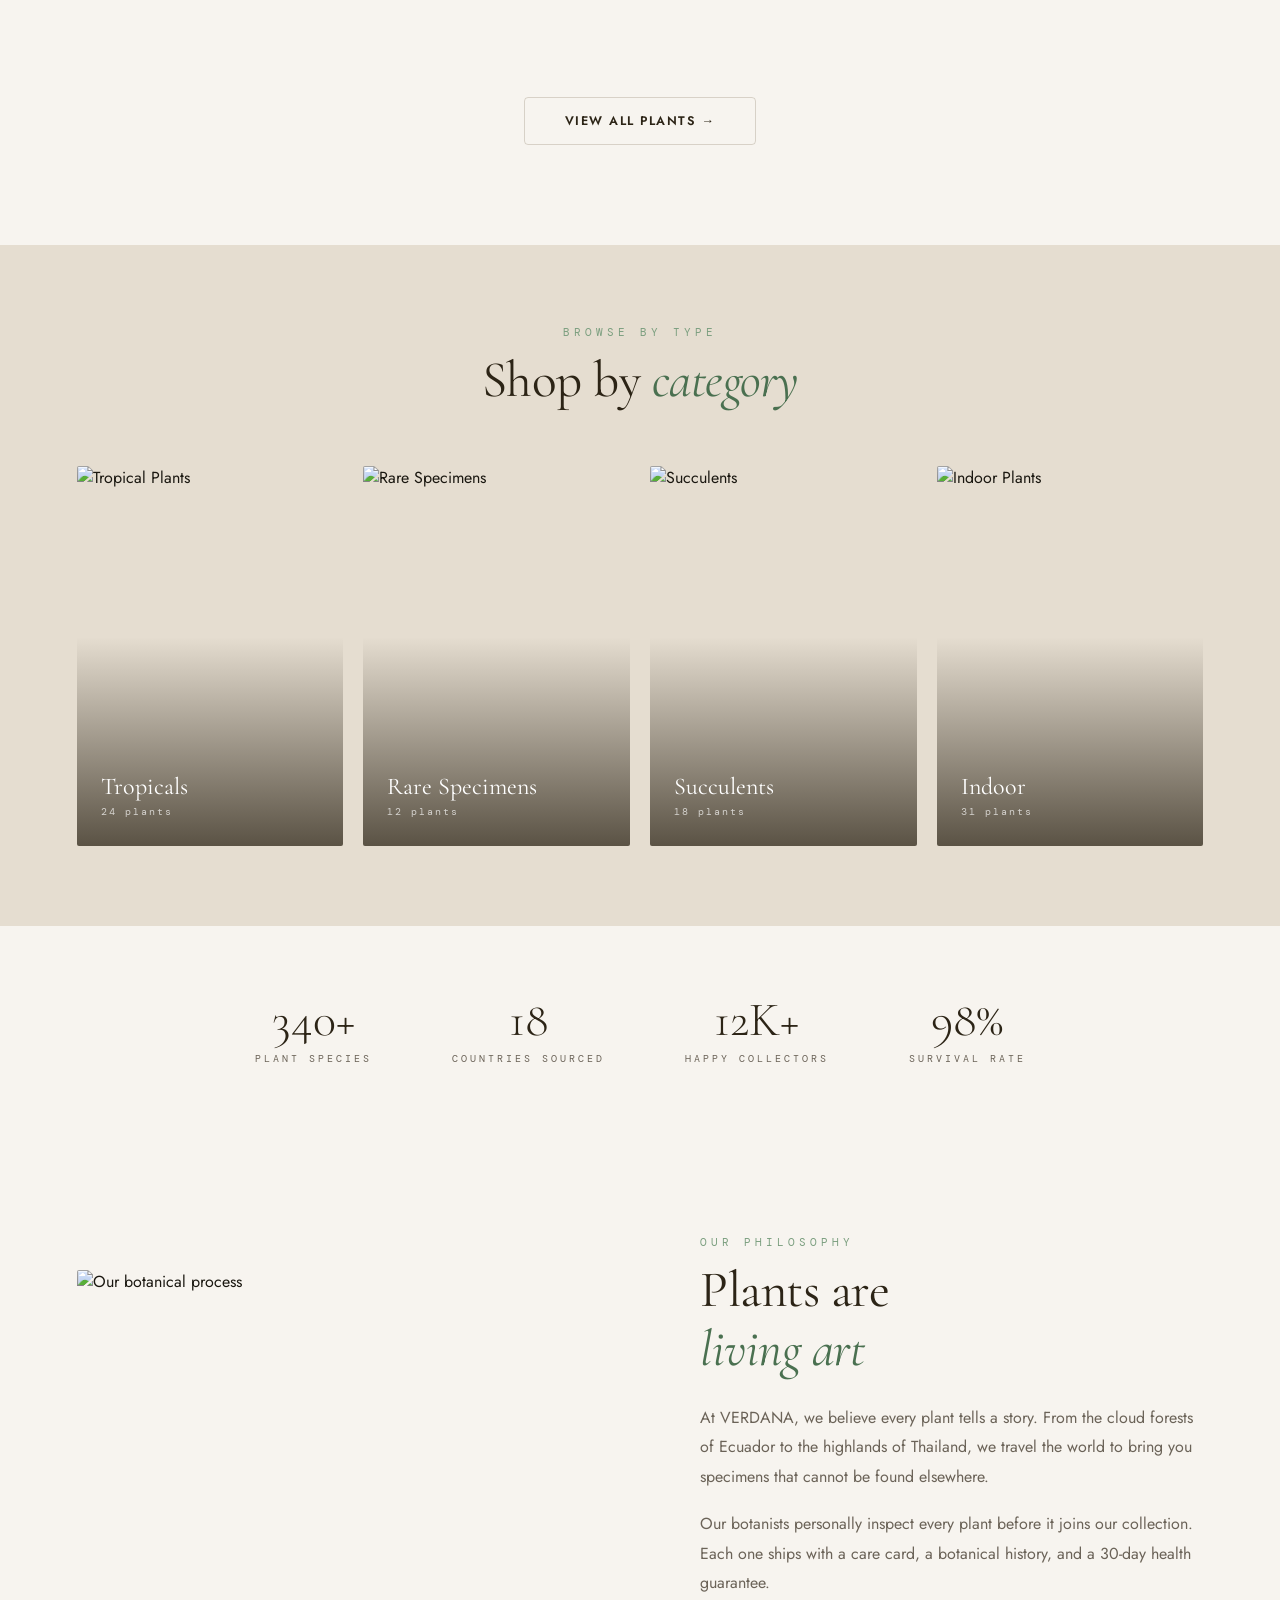
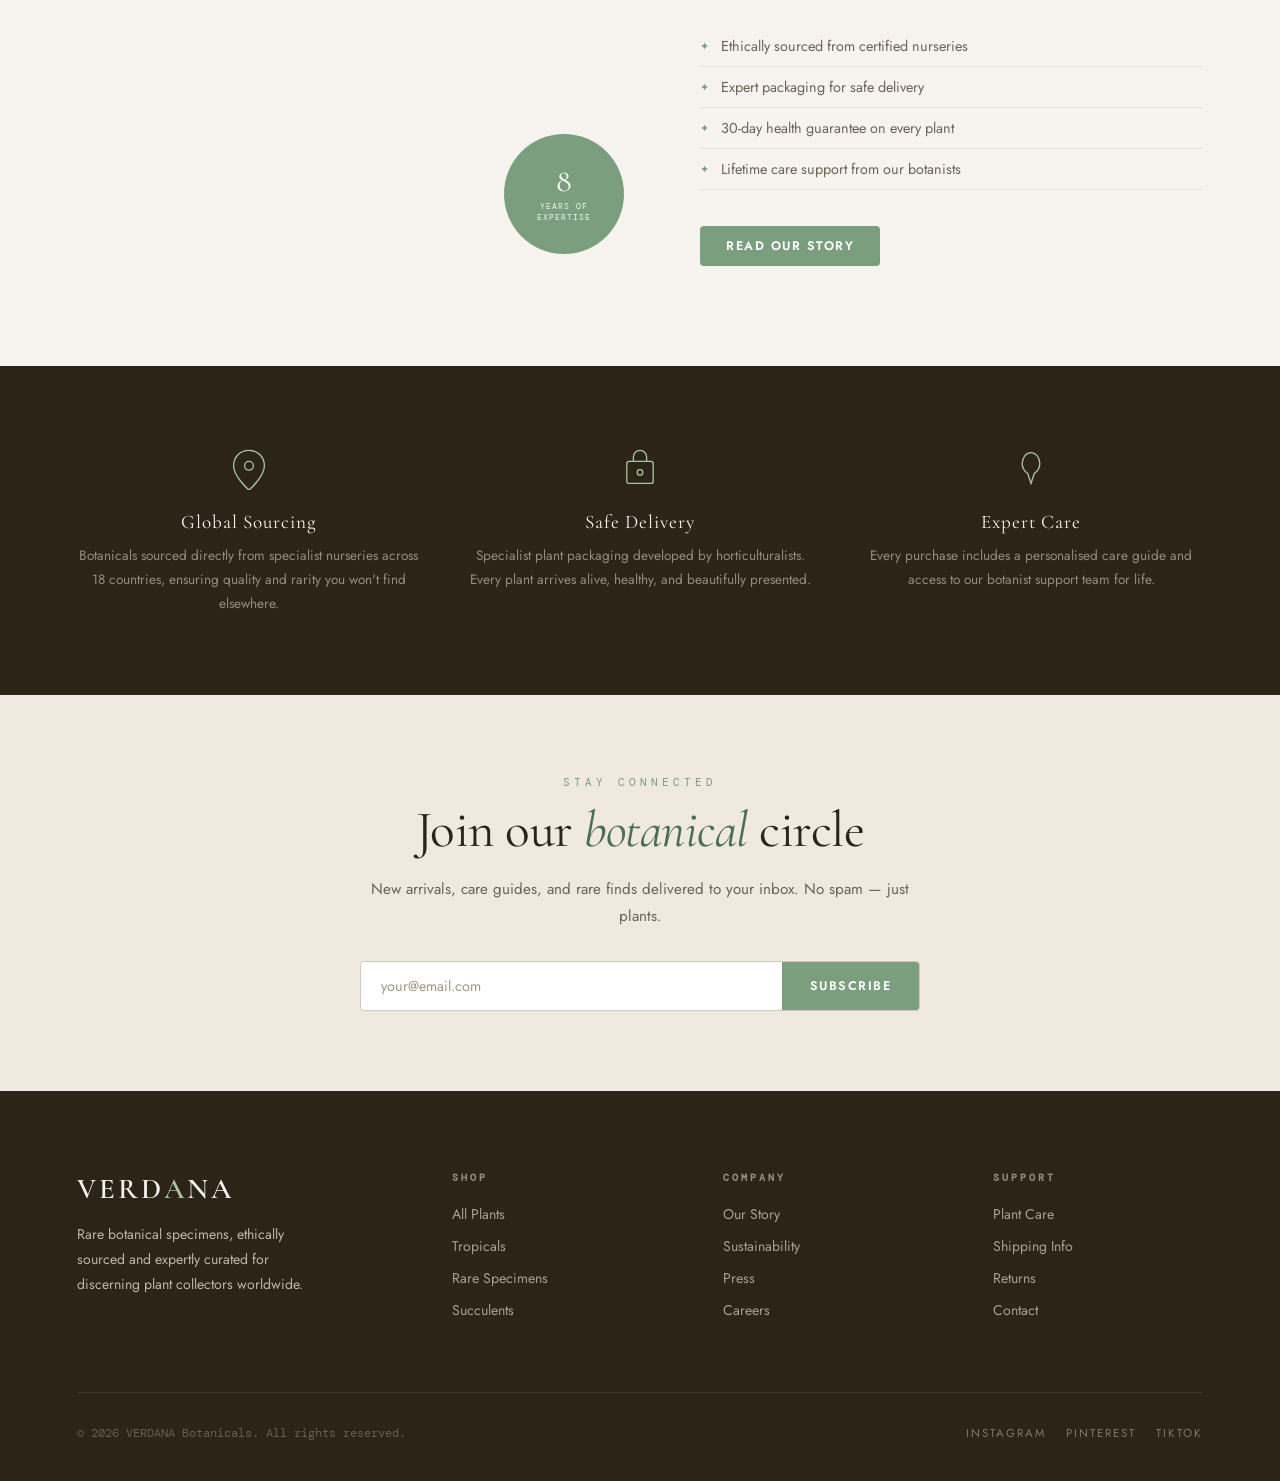
==== commit 070216c0: "VERDANA ecommerce site" ====
--- a/index.html
+++ b/index.html
@@ -122,12 +122,14 @@
     /* Carousel controls */
     .carousel-controls {
       position: absolute;
-      bottom: 48px;
-      left: 8%;
+      bottom: 28px;
+      left: 50%;
+      transform: translateX(-50%);
       z-index: 10;
       display: flex;
       align-items: center;
       gap: 14px;
+      justify-content: center;
     }
 
     .carousel-btn {
@@ -552,6 +554,425 @@
 
     .newsletter-btn:hover {
       background: var(--sage-dark);
+    }
+
+    /* ============================================
+       INDEX — Mobile overrides
+       ============================================ */
+
+    @media (max-width: 768px) {
+
+      /* Hero */
+      .carousel-section {
+        height: 100svh;
+        margin-bottom: 0;
+      }
+
+      .carousel-overlay {
+        background: linear-gradient(
+          to right,
+          rgba(247, 244, 239, 0.96) 0%,
+          rgba(247, 244, 239, 0.75) 60%,
+          rgba(247, 244, 239, 0.2) 100%
+        );
+      }
+
+      .carousel-content {
+        padding: 0 5%;
+        max-width: 100%;
+      }
+
+      .carousel-content h1 {
+        font-size: 2.4rem;
+        letter-spacing: -0.5px;
+      }
+
+      .carousel-desc {
+        font-size: 0.88rem;
+      }
+
+      .carousel-actions {
+        flex-direction: column;
+        gap: 10px;
+      }
+
+      /* Featured products — 2 columns */
+      .featured-section {
+        padding: 60px 5%;
+      }
+
+      .featured-header {
+        flex-direction: column;
+        align-items: flex-start;
+        gap: 12px;
+        margin-bottom: 28px;
+      }
+
+      .featured-header p {
+        max-width: 100%;
+        font-size: 0.88rem;
+      }
+
+      .products-grid {
+        grid-template-columns: repeat(2, 1fr) !important;
+        gap: 14px;
+      }
+
+      .product-img-wrap img {
+        height: 200px;
+      }
+
+      .product-name {
+        font-size: 0.9rem;
+      }
+
+      .product-scientific {
+        display: none;
+      }
+
+      .product-price {
+        font-size: 0.9rem;
+      }
+
+      .product-rating {
+        font-size: 0.62rem;
+      }
+
+      /* Categories — 2 columns */
+      .categories-section {
+        padding: 60px 5%;
+      }
+
+      .categories-grid {
+        grid-template-columns: repeat(2, 1fr) !important;
+        gap: 10px;
+      }
+
+      .category-card {
+        height: 200px;
+      }
+
+      .category-name {
+        font-size: 1.1rem;
+      }
+
+      .category-count {
+        font-size: 0.6rem;
+      }
+
+      /* Stats — 2x2 tight grid */
+      .stats-bar {
+        display: grid !important;
+        grid-template-columns: repeat(2, 1fr);
+        gap: 24px 16px;
+        padding: 48px 5%;
+        justify-items: center;
+      }
+
+      .stat-num {
+        font-size: 2.2rem;
+      }
+
+      .stat-label {
+        font-size: 0.6rem;
+      }
+
+      /* Editorial — stack vertically */
+      .editorial-section {
+        padding: 60px 5%;
+      }
+
+      .editorial-grid {
+        grid-template-columns: 1fr !important;
+        gap: 32px;
+      }
+
+      .editorial-img {
+        height: 300px;
+        width: 100%;
+        object-fit: cover;
+      }
+
+      .editorial-badge {
+        display: none;
+      }
+
+      .editorial-content {
+        padding-left: 0;
+      }
+
+      /* Feature strip — stack */
+      .feature-strip {
+        padding: 60px 5%;
+      }
+
+      .feature-strip-inner {
+        grid-template-columns: 1fr !important;
+        gap: 36px;
+      }
+
+      /* Newsletter */
+      .newsletter-section {
+        padding: 60px 5%;
+      }
+
+      .newsletter-form {
+        flex-direction: column;
+        border: none;
+        gap: 10px;
+      }
+
+      .newsletter-input {
+        border: 1px solid var(--border2);
+        border-radius: 4px;
+        padding: 13px 18px;
+      }
+
+      .newsletter-btn {
+        border-radius: 4px;
+        padding: 13px 24px;
+        width: 100%;
+      }
+
+      /* Footer */
+      .footer-top {
+        grid-template-columns: 1fr !important;
+        gap: 32px;
+      }
+
+      .footer-bottom {
+        flex-direction: column;
+        text-align: center;
+        gap: 10px;
+      }
+
+    }
+
+    @media (max-width: 480px) {
+      .carousel-content h1 {
+        font-size: 2rem;
+      }
+      .products-grid {
+        grid-template-columns: 1fr !important;
+      }
+      .categories-grid {
+        grid-template-columns: 1fr !important;
+      }
+      .category-card {
+        height: 180px;
+      }
+    }
+
+
+    /* ── MOBILE FIXES FOR INDEX ── */
+    @media (max-width: 768px) {
+
+      /* Hero */
+      .carousel-section {
+        height: 100svh;
+        min-height: 500px;
+        margin-top: 60px;
+        margin-bottom: 0;
+      }
+
+      .carousel-content h1 {
+        font-size: 2.4rem;
+        letter-spacing: -0.5px;
+      }
+
+      .carousel-desc {
+        font-size: 0.88rem;
+      }
+
+      .carousel-actions {
+        flex-direction: column;
+        gap: 10px;
+      }
+
+      .carousel-overlay {
+        background: linear-gradient(
+          105deg,
+          rgba(247,244,239,0.96) 0%,
+          rgba(247,244,239,0.75) 55%,
+          rgba(247,244,239,0.15) 100%
+        );
+      }
+
+      /* Featured */
+      .featured-section {
+        padding: 50px 4%;
+      }
+
+      .featured-header {
+        flex-direction: column;
+        align-items: flex-start;
+        gap: 10px;
+        margin-bottom: 24px;
+      }
+
+      .featured-header p {
+        font-size: 0.88rem;
+        max-width: 100%;
+      }
+
+      .products-grid {
+        grid-template-columns: repeat(2, 1fr);
+        gap: 14px;
+      }
+
+      .product-img-wrap img {
+        height: 180px;
+      }
+
+      .product-name {
+        font-size: 0.9rem;
+      }
+
+      .product-scientific {
+        display: none;
+      }
+
+      .product-price {
+        font-size: 0.9rem;
+      }
+
+      .product-rating {
+        font-size: 0.62rem;
+      }
+
+      /* Categories */
+      .categories-section {
+        padding: 50px 4%;
+      }
+
+      .categories-grid {
+        grid-template-columns: repeat(2, 1fr);
+        gap: 10px;
+      }
+
+      .category-card {
+        height: 200px;
+      }
+
+      .category-name {
+        font-size: 1.1rem;
+      }
+
+      .category-count {
+        font-size: 0.6rem;
+      }
+
+      .category-overlay {
+        padding: 16px;
+      }
+
+      /* Stats */
+      .stats-bar {
+        display: grid;
+        grid-template-columns: repeat(2, 1fr);
+        gap: 28px 16px;
+        padding: 50px 4%;
+        justify-items: center;
+      }
+
+      .stat-num {
+        font-size: 2.2rem;
+      }
+
+      .stat-label {
+        font-size: 0.6rem;
+      }
+
+      /* Editorial */
+      .editorial-section {
+        padding: 50px 4%;
+      }
+
+      .editorial-grid {
+        grid-template-columns: 1fr;
+        gap: 32px;
+      }
+
+      .editorial-img {
+        width: 100%;
+        height: 300px;
+        object-fit: cover;
+      }
+
+      .editorial-badge {
+        display: none;
+      }
+
+      .editorial-content {
+        padding-left: 0;
+      }
+
+      /* Feature strip */
+      .feature-strip {
+        padding: 50px 4%;
+      }
+
+      .feature-strip-inner {
+        grid-template-columns: 1fr;
+        gap: 36px;
+      }
+
+      /* Newsletter */
+      .newsletter-section {
+        padding: 50px 4%;
+      }
+
+      .newsletter-form {
+        flex-direction: column;
+        border: none;
+        gap: 10px;
+      }
+
+      .newsletter-input {
+        border: 1px solid var(--border2);
+        border-radius: var(--radius);
+        padding: 13px 18px;
+      }
+
+      .newsletter-btn {
+        border-radius: var(--radius);
+        padding: 13px 24px;
+        width: 100%;
+      }
+
+      /* Footer */
+      .footer-top {
+        grid-template-columns: 1fr;
+        gap: 32px;
+      }
+
+      .footer-bottom {
+        flex-direction: column;
+        text-align: center;
+        gap: 10px;
+      }
+
+      footer {
+        padding: 60px 4% 32px;
+      }
+    }
+
+    @media (max-width: 480px) {
+      .products-grid {
+        grid-template-columns: 1fr;
+      }
+
+      .product-img-wrap img {
+        height: 260px;
+      }
+
+      .categories-grid {
+        grid-template-columns: 1fr;
+      }
+
+      .category-card {
+        height: 220px;
+      }
     }
   </style>
 </head>
@@ -798,7 +1219,7 @@
     <div class="editorial-grid">
       <div class="editorial-img-wrap reveal">
         <img
-          src="https://images.unsplash.com/photo-1520412099551-62b6bafeb5bb?w=1200&q=80"
+          src="https://images.unsplash.com/photo-1462275646964-a0e3386b89fa?w=1200&q=80"
           alt="Our botanical process"
           class="editorial-img"
         />
--- a/css/responsive.css
+++ b/css/responsive.css
@@ -163,10 +163,11 @@
 
   /* Stats */
   .stats-bar {
-    flex-wrap: wrap;
-    gap: 32px;
+    display: grid;
+    grid-template-columns: repeat(2, 1fr);
+    gap: 32px 16px;
     padding: 50px 5%;
-    justify-content: center;
+    justify-items: center;
   }
 
   .stat-num {
@@ -184,7 +185,10 @@
   }
 
   .editorial-img {
-    height: 360px;
+    width: 100%;
+    height: 500px;
+    object-fit: cover;
+    object-position: center 20%;
   }
 
   .editorial-content {
